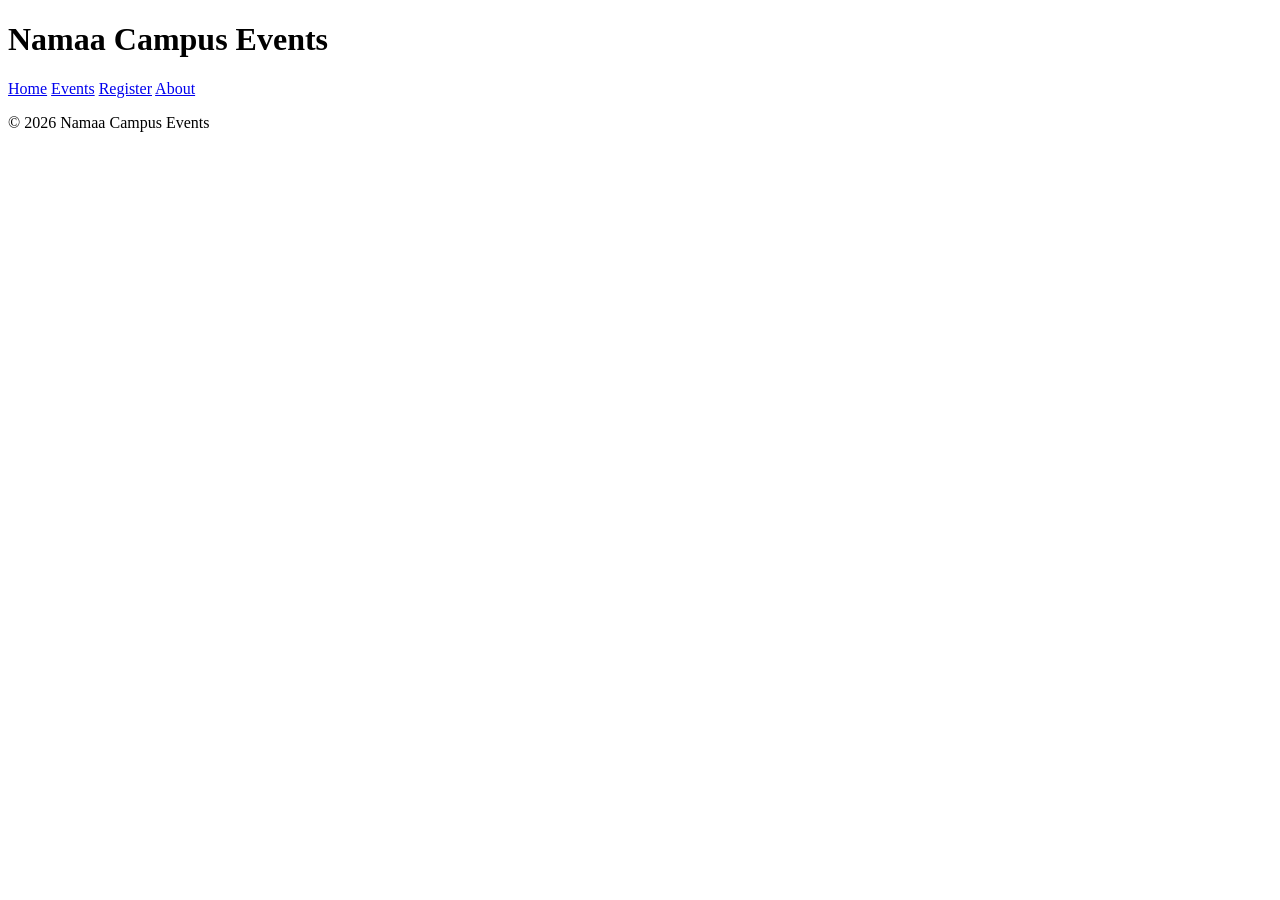
==== index.html @ 7f13bf26 "Add shared page layout" ====
<!DOCTYPE html>
<html lang="en">
<head>
    <meta charset="UTF-8">
    <meta name="viewport" content="width=device-width, initial-scale=1.0">
    <title>Namaa Campus Events</title>

    <link rel="stylesheet" href="css/style.css">
</head>

<body>

<header>
    <div class="shell">

        <h1>Namaa Campus Events</h1>

        <nav>
            <a href="index.html">Home</a>
            <a href="events.html">Events</a>
            <a href="register.html">Register</a>
            <a href="about.html">About</a>
        </nav>

    </div>
</header>

<main>

</main>

<footer>
    <div class="shell">
        <p>© 2026 Namaa Campus Events</p>
    </div>
</footer>

</body>
</html>
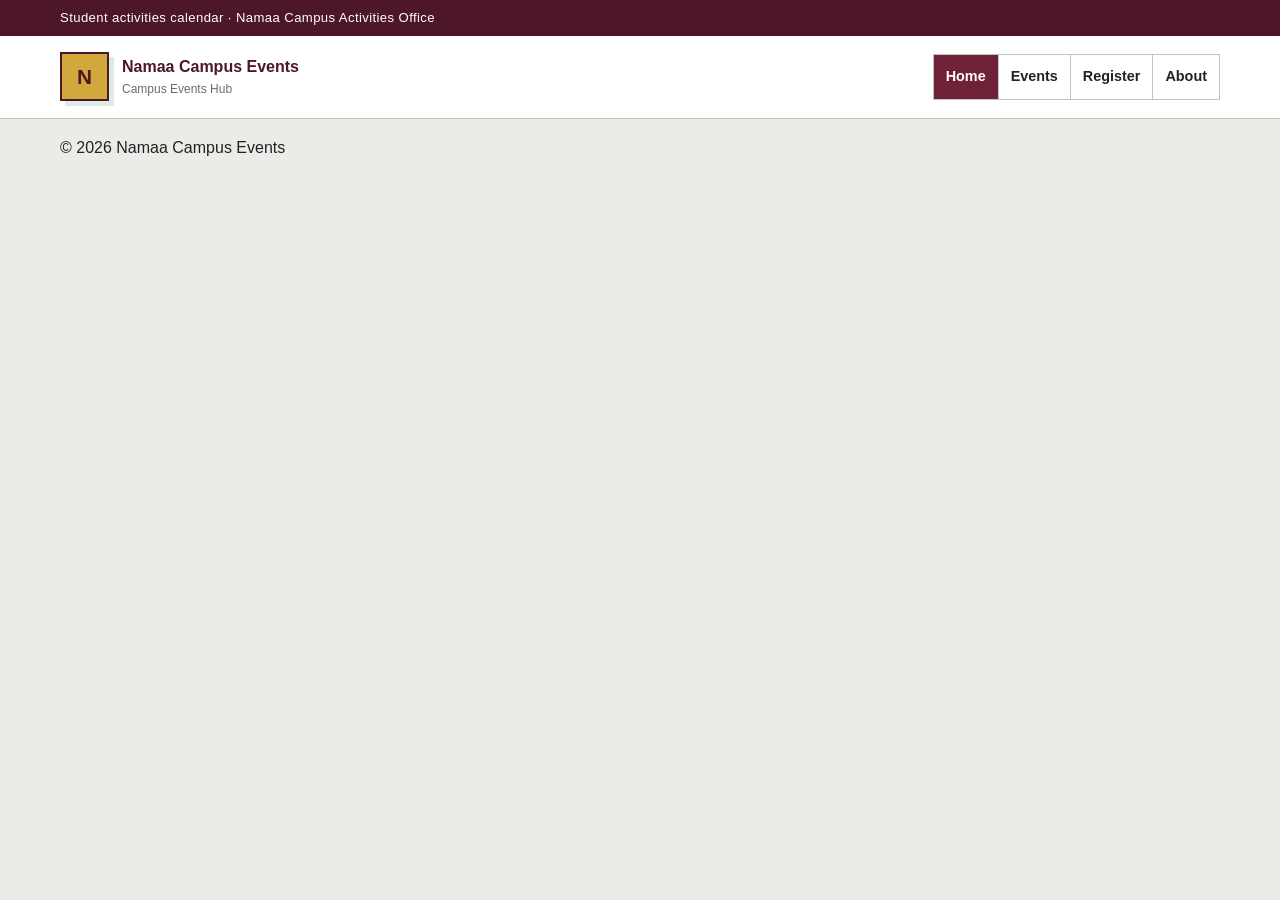
==== commit 6c9f6d90: "Set up base CSS styles and header layout" ====
--- a/index.html
+++ b/index.html
@@ -10,13 +10,26 @@
 
 <body>
 
-<header>
+<div class="announcement">
     <div class="shell">
+        <p>Student activities calendar · Namaa Campus Activities Office</p>
+    </div>
+</div>
 
-        <h1>Namaa Campus Events</h1>
+<header class="site-header">
+    <div class="shell header-row">
 
-        <nav>
-            <a href="index.html">Home</a>
+        <a class="brand" href="index.html">
+            <span class="brand-shape">N</span>
+
+            <span>
+                <strong>Namaa Campus Events</strong>
+                <small>Campus Events Hub</small>
+            </span>
+        </a>
+
+        <nav class="nav-box">
+            <a class="active" href="index.html">Home</a>
             <a href="events.html">Events</a>
             <a href="register.html">Register</a>
             <a href="about.html">About</a>
--- a/css/style.css
+++ b/css/style.css
@@ -0,0 +1,135 @@
+:root {
+    --burgundy: #6f2138;
+    --burgundy-dark: #4d1727;
+    --teal: #477d78;
+    --teal-dark: #315e5a;
+    --stone: #ecebe7;
+    --mint: #dcebe3;
+    --mustard: #d1a83c;
+    --white: #ffffff;
+    --ink: #202326;
+    --muted: #666d70;
+    --line: #bfc4c2;
+    --success: #2e684b;
+    --danger: #9d3434;
+    --max: 1160px;
+}
+
+* {
+    box-sizing: border-box;
+}
+
+body {
+    margin: 0;
+    font-family: Verdana, Arial, sans-serif;
+    color: var(--ink);
+    background: var(--stone);
+    line-height: 1.65;
+}
+
+img {
+    display: block;
+    max-width: 100%;
+}
+
+a {
+    color: inherit;
+}
+
+.shell {
+    width: min(var(--max), 92%);
+    margin: 0 auto;
+}
+
+.announcement {
+    background: var(--burgundy-dark);
+    color: var(--white);
+    font-size: 0.82rem;
+    letter-spacing: 0.4px;
+}
+
+.announcement p {
+    margin: 0;
+    padding: 7px 0;
+}
+
+.site-header {
+    background: var(--white);
+    border-bottom: 1px solid var(--line);
+}
+
+.header-row {
+    min-height: 82px;
+    display: flex;
+    align-items: center;
+    justify-content: space-between;
+    gap: 24px;
+}
+
+.brand {
+    display: flex;
+    align-items: center;
+    gap: 13px;
+    text-decoration: none;
+}
+
+.brand-shape {
+    width: 49px;
+    height: 49px;
+    display: grid;
+    place-items: center;
+    color: var(--burgundy-dark);
+    background: var(--mustard);
+    border: 2px solid var(--burgundy-dark);
+    font-weight: 900;
+    font-size: 1.3rem;
+    box-shadow: 5px 5px 0 var(--mint);
+}
+
+.brand strong,
+.brand small {
+    display: block;
+}
+
+.brand strong {
+    color: var(--burgundy-dark);
+}
+
+.brand small {
+    color: var(--muted);
+    font-size: 0.75rem;
+}
+
+.nav-box {
+    display: flex;
+    flex-wrap: wrap;
+    border: 1px solid var(--line);
+}
+
+.nav-box a {
+    padding: 10px 12px;
+    text-decoration: none;
+    font-weight: 700;
+    font-size: 0.9rem;
+    border-right: 1px solid var(--line);
+}
+
+.nav-box a:last-child {
+    border-right: 0;
+}
+
+.nav-box a:hover,
+.nav-box a:focus,
+.nav-box a.active {
+    color: var(--white);
+    background: var(--burgundy);
+}
+
+a:focus,
+button:focus,
+input:focus,
+select:focus,
+textarea:focus {
+    outline: 3px solid rgba(209, 168, 60, 0.55);
+    outline-offset: 3px;
+}
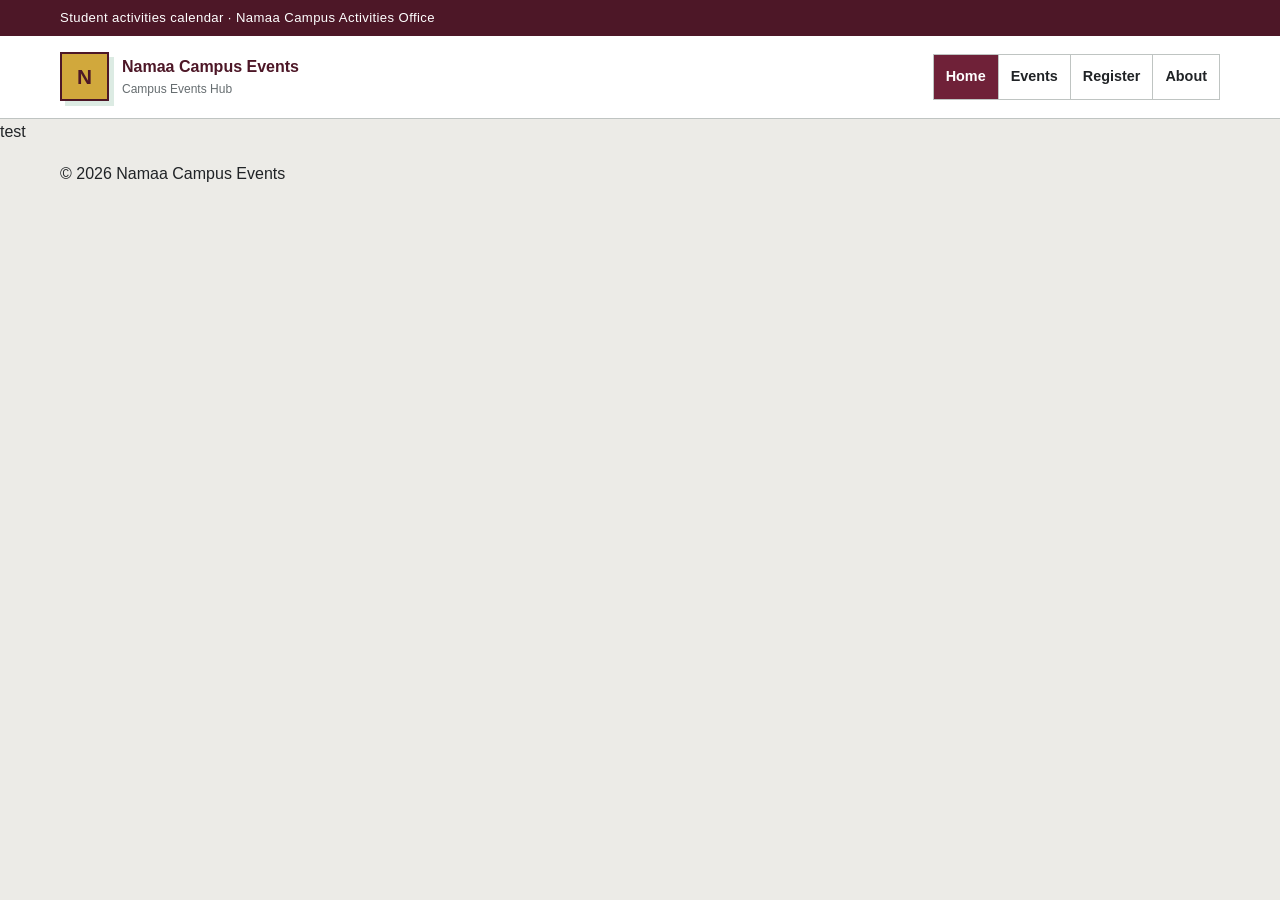
==== commit 3b978a76: "HTML UPDATE" ====
--- a/index.html
+++ b/index.html
@@ -39,7 +39,7 @@
 </header>
 
 <main>
-
+test
 </main>
 
 <footer>
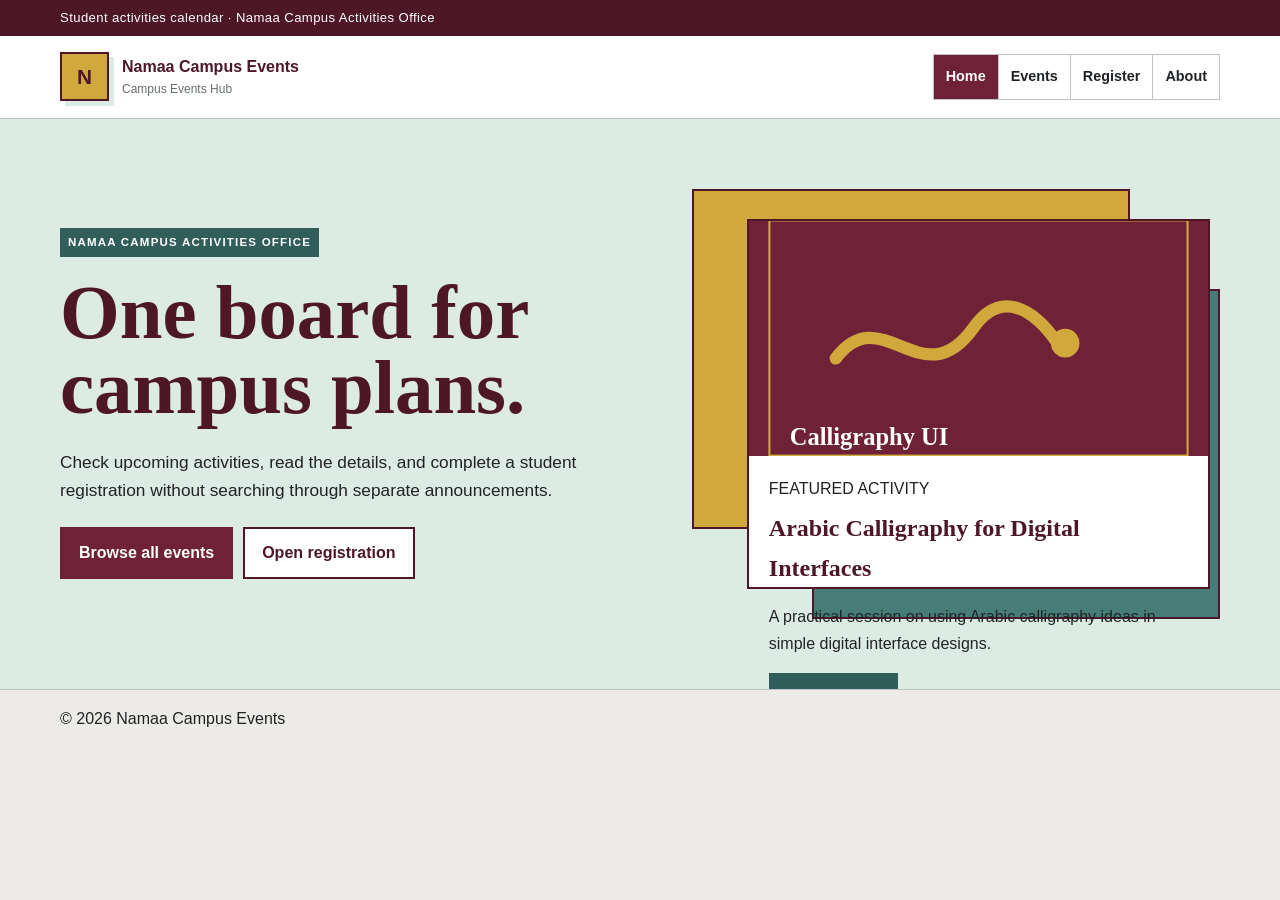
==== commit 09f8e29d: "Add homepage hero section" ====
--- a/index.html
+++ b/index.html
@@ -39,7 +39,53 @@
 </header>
 
 <main>
-test
+<section class="hero">
+    <div class="shell hero-grid">
+        <div class="hero-copy">
+            <p class="eyebrow">Namaa Campus Activities Office</p>
+
+            <h1>One board for campus plans.</h1>
+
+            <p>
+                Check upcoming activities, read the details, and complete a
+                student registration without searching through separate
+                announcements.
+            </p>
+
+            <div class="button-row">
+                <a class="button" href="events.html">Browse all events</a>
+                <a class="button button-light" href="register.html">
+                    Open registration
+                </a>
+            </div>
+        </div>
+
+        <aside class="hero-blocks" aria-label="Featured event">
+            <div class="block-back-one"></div>
+            <div class="block-back-two"></div>
+
+            <article class="block-main">
+                <img src="images/calligraphy-ui.svg" alt="Calligraphy UI">
+
+<div class="block-content">
+    <span class="ticket">FEATURED ACTIVITY</span>
+
+    <h2>Arabic Calligraphy for Digital Interfaces</h2>
+
+    <p>
+        A practical session on using Arabic calligraphy ideas in simple
+        digital interface designs.
+    </p>
+
+    <a class="button button-teal" href="event.html">
+        View details
+    </a>
+</div>
+            </article>
+        </aside>
+    </div>
+</section>
+
 </main>
 
 <footer>
--- a/css/style.css
+++ b/css/style.css
@@ -132,4 +132,130 @@
 textarea:focus {
     outline: 3px solid rgba(209, 168, 60, 0.55);
     outline-offset: 3px;
-}+}
+
+.hero {
+    position: relative;
+    overflow: hidden;
+    background: var(--mint);
+    border-bottom: 1px solid var(--line);
+}
+
+.hero-grid {
+    min-height: 560px;
+    display: grid;
+    grid-template-columns: 1.05fr 0.95fr;
+    align-items: center;
+    gap: 48px;
+    padding: 70px 0;
+}
+
+.hero-copy {
+    position: relative;
+    z-index: 2;
+}
+
+.eyebrow {
+    display: inline-block;
+    margin: 0 0 10px;
+    padding: 5px 8px;
+    color: var(--white);
+    background: var(--teal-dark);
+    text-transform: uppercase;
+    font-size: 0.72rem;
+    font-weight: 800;
+    letter-spacing: 1.2px;
+}
+
+.hero h1 {
+    margin: 8px 0 22px;
+    color: var(--burgundy-dark);
+    font-family: Georgia, "Times New Roman", serif;
+    font-size: clamp(3rem, 6vw, 5.8rem);
+    line-height: 0.98;
+}
+
+.hero-copy > p:not(.eyebrow) {
+    max-width: 650px;
+    font-size: 1.08rem;
+}
+
+.hero-blocks {
+    position: relative;
+    min-height: 430px;
+}
+
+.block-main {
+    position: absolute;
+    inset: 30px 10px 30px 55px;
+    background: var(--white);
+    border: 2px solid var(--burgundy-dark);
+    z-index: 2;
+}
+
+.block-main img {
+    width: 100%;
+    height: 235px;
+    object-fit: cover;
+}
+
+.block-content {
+    padding: 20px;
+}
+
+.block-content h2 {
+    margin: 7px 0;
+    color: var(--burgundy-dark);
+    font-family: Georgia, "Times New Roman", serif;
+}
+
+.block-back-one,
+.block-back-two {
+    position: absolute;
+    border: 2px solid var(--burgundy-dark);
+}
+
+.block-back-one {
+    inset: 0 90px 90px 0;
+    background: var(--mustard);
+}
+
+.block-back-two {
+    inset: 100px 0 0 120px;
+    background: var(--teal);
+}
+
+.button-row {
+    display: flex;
+    flex-wrap: wrap;
+    gap: 10px;
+    margin-top: 22px;
+}
+
+.button {
+    display: inline-block;
+    padding: 11px 17px;
+    color: var(--white);
+    background: var(--burgundy);
+    border: 2px solid var(--burgundy);
+    text-decoration: none;
+    font-weight: 800;
+    cursor: pointer;
+}
+
+.button:hover {
+    color: var(--ink);
+    background: var(--mustard);
+    border-color: var(--mustard);
+}
+
+.button-light {
+    color: var(--burgundy-dark);
+    background: var(--white);
+    border-color: var(--burgundy-dark);
+}
+
+.button-teal {
+    background: var(--teal-dark);
+    border-color: var(--teal-dark);
+}
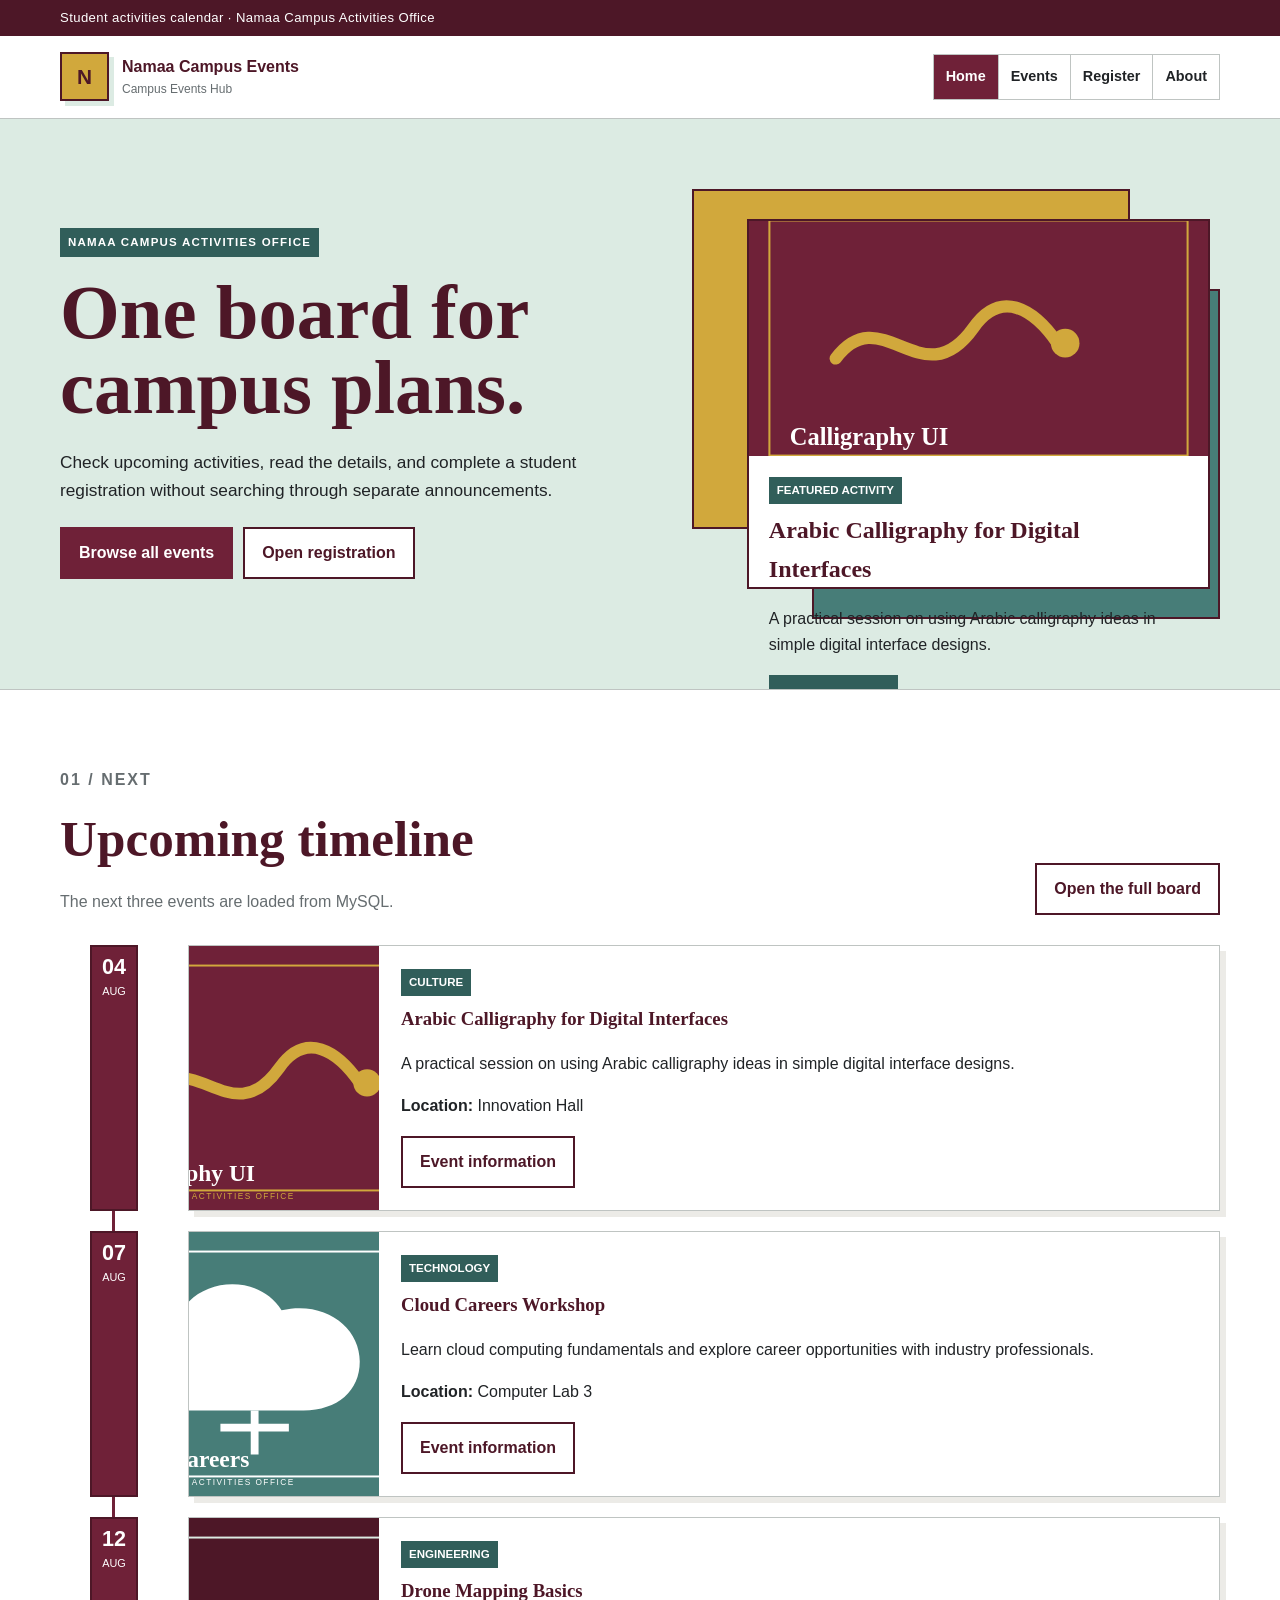
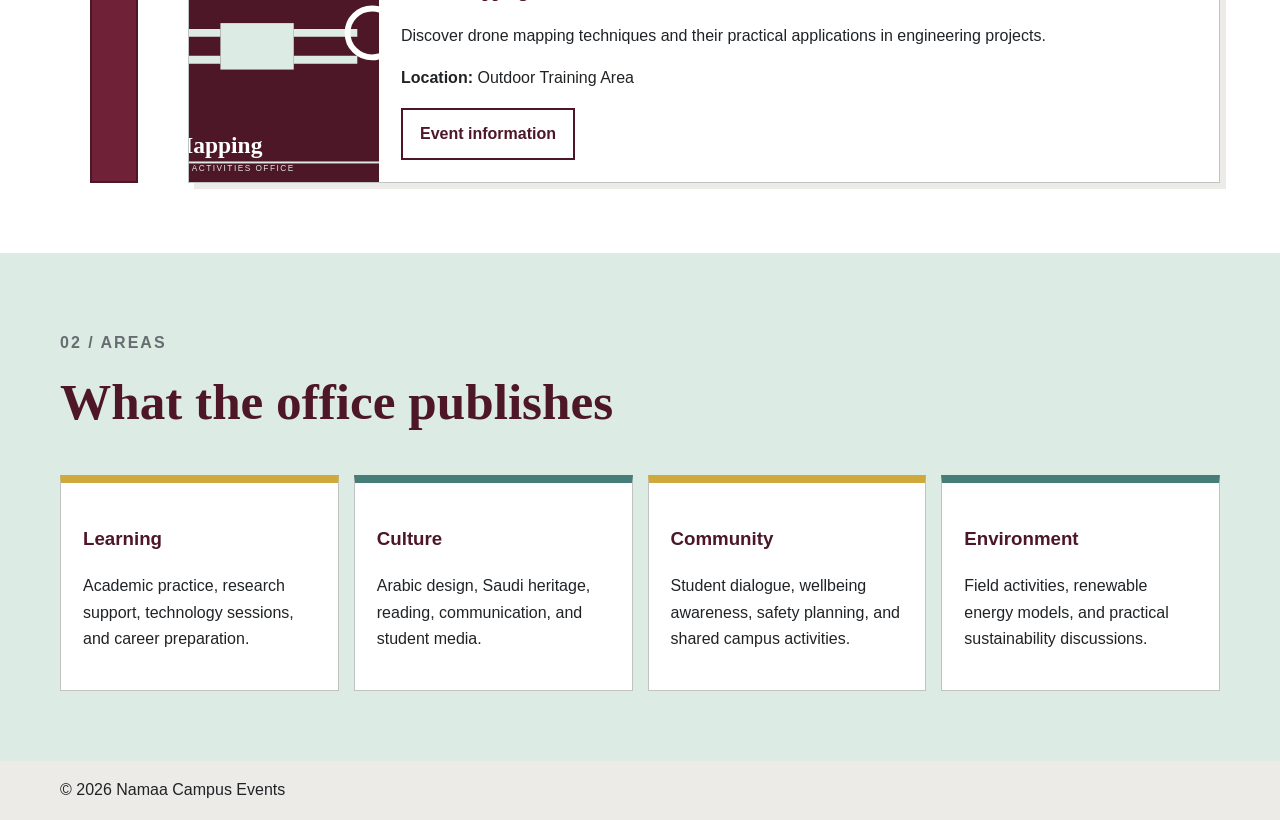
==== commit c45c6651: "finshed homepage timeline and activity sections" ====
--- a/index.html
+++ b/index.html
@@ -86,6 +86,158 @@
     </div>
 </section>
 
+<section class="section section-white">
+    <div class="shell">
+        <div class="section-heading">
+            <div>
+                <p class="section-code">01 / NEXT</p>
+                <h2>Upcoming timeline</h2>
+                <p>The next three events are loaded from MySQL.</p>
+            </div>
+
+            <a class="button button-light" href="events.html">
+                Open the full board
+            </a>
+        </div>
+
+        <div class="timeline">
+
+            <article class="timeline-item">
+                <div class="timeline-date">
+                    <strong>04</strong>
+                    <span>AUG</span>
+                </div>
+
+                <div class="timeline-card">
+                    <img src="images/calligraphy-ui.svg"
+                         alt="Arabic Calligraphy for Digital Interfaces">
+
+                    <div class="timeline-copy">
+                        <span class="ticket">Culture</span>
+
+                        <h3>Arabic Calligraphy for Digital Interfaces</h3>
+
+                        <p>
+                            A practical session on using Arabic calligraphy ideas
+                            in simple digital interface designs.
+                        </p>
+
+                        <p><strong>Location:</strong> Innovation Hall</p>
+
+                        <a class="button button-light" href="event.html">
+                            Event information
+                        </a>
+                    </div>
+                </div>
+            </article>
+
+            <article class="timeline-item">
+                <div class="timeline-date">
+                    <strong>07</strong>
+                    <span>AUG</span>
+                </div>
+
+                <div class="timeline-card">
+                    <img src="images/cloud-careers.svg"
+                         alt="Cloud Careers Workshop">
+
+                    <div class="timeline-copy">
+                        <span class="ticket">Technology</span>
+
+                        <h3>Cloud Careers Workshop</h3>
+
+                        <p>
+                            Learn cloud computing fundamentals and explore career
+                            opportunities with industry professionals.
+                        </p>
+
+                        <p><strong>Location:</strong> Computer Lab 3</p>
+
+                        <a class="button button-light" href="event.html">
+                            Event information
+                        </a>
+                    </div>
+                </div>
+            </article>
+
+            <article class="timeline-item">
+                <div class="timeline-date">
+                    <strong>12</strong>
+                    <span>AUG</span>
+                </div>
+
+                <div class="timeline-card">
+                    <img src="images/drone-mapping.svg"
+                         alt="Drone Mapping Basics">
+
+                    <div class="timeline-copy">
+                        <span class="ticket">Engineering</span>
+
+                        <h3>Drone Mapping Basics</h3>
+
+                        <p>
+                            Discover drone mapping techniques and their practical
+                            applications in engineering projects.
+                        </p>
+
+                        <p><strong>Location:</strong> Outdoor Training Area</p>
+
+                        <a class="button button-light" href="event.html">
+                            Event information
+                        </a>
+                    </div>
+                </div>
+            </article>
+
+        </div>
+    </div>
+</section>
+
+<section class="section section-mint">
+    <div class="shell">
+        <div class="section-heading">
+            <div>
+                <p class="section-code">02 / AREAS</p>
+                <h2>What the office publishes</h2>
+            </div>
+        </div>
+
+        <div class="activity-grid">
+            <article class="activity-card">
+                <h3>Learning</h3>
+                <p>
+                    Academic practice, research support, technology sessions,
+                    and career preparation.
+                </p>
+            </article>
+
+            <article class="activity-card">
+                <h3>Culture</h3>
+                <p>
+                    Arabic design, Saudi heritage, reading, communication,
+                    and student media.
+                </p>
+            </article>
+
+            <article class="activity-card">
+                <h3>Community</h3>
+                <p>
+                    Student dialogue, wellbeing awareness, safety planning,
+                    and shared campus activities.
+                </p>
+            </article>
+
+            <article class="activity-card">
+                <h3>Environment</h3>
+                <p>
+                    Field activities, renewable energy models, and practical
+                    sustainability discussions.
+                </p>
+            </article>
+        </div>
+    </div>
+</section>
+
 </main>
 
 <footer>
--- a/css/style.css
+++ b/css/style.css
@@ -259,3 +259,153 @@
     background: var(--teal-dark);
     border-color: var(--teal-dark);
 }
+
+.section {
+    padding: 70px 0;
+}
+
+.section-white {
+    background: var(--white);
+}
+
+.section-mint {
+    background: var(--mint);
+}
+
+.section-heading {
+    display: flex;
+    align-items: end;
+    justify-content: space-between;
+    gap: 20px;
+    margin-bottom: 30px;
+}
+
+.section-heading h1,
+.section-heading h2 {
+    margin: 4px 0 0;
+    color: var(--burgundy-dark);
+    font-family: Georgia, "Times New Roman", serif;
+    font-size: clamp(2rem, 4vw, 3.2rem);
+}
+
+.section-heading p {
+    margin: 7px 0 0;
+    color: var(--muted);
+}
+
+.section-code {
+    color: var(--teal-dark);
+    font-weight: 900;
+    letter-spacing: 2px;
+}
+
+.timeline {
+    position: relative;
+    display: grid;
+    gap: 20px;
+    margin-left: 30px;
+}
+
+.timeline::before {
+    content: "";
+    position: absolute;
+    top: 0;
+    bottom: 0;
+    left: 22px;
+    width: 3px;
+    background: var(--burgundy);
+}
+
+.timeline-item {
+    position: relative;
+    display: grid;
+    grid-template-columns: 80px 1fr;
+    gap: 18px;
+    margin-left: 0;
+}
+
+.timeline-date {
+    position: relative;
+    z-index: 2;
+    width: 48px;
+    min-height: 70px;
+    margin-left: 0;
+    padding: 9px 4px;
+    color: var(--white);
+    background: var(--burgundy);
+    border: 2px solid var(--burgundy-dark);
+    text-align: center;
+}
+
+.timeline-date strong,
+.timeline-date span {
+    display: block;
+}
+
+.timeline-date strong {
+    font-size: 1.35rem;
+    line-height: 1;
+}
+
+.timeline-date span {
+    margin-top: 5px;
+    font-size: 0.68rem;
+    text-transform: uppercase;
+}
+
+.timeline-card {
+    display: grid;
+    grid-template-columns: 190px 1fr;
+    background: var(--white);
+    border: 1px solid var(--line);
+    box-shadow: 6px 6px 0 var(--stone);
+}
+
+.timeline-card img {
+    width: 100%;
+    height: 100%;
+    min-height: 205px;
+    object-fit: cover;
+}
+
+.timeline-copy {
+    padding: 22px;
+}
+
+.ticket {
+    display: inline-block;
+    padding: 4px 8px;
+    color: var(--white);
+    background: var(--teal-dark);
+    font-size: 0.72rem;
+    font-weight: 800;
+    text-transform: uppercase;
+}
+
+.timeline-copy h3 {
+    margin: 8px 0;
+    color: var(--burgundy-dark);
+    font-family: Georgia, "Times New Roman", serif;
+}
+
+.activity-grid {
+    display: grid;
+    grid-template-columns: repeat(4, 1fr);
+    gap: 15px;
+}
+
+.activity-card {
+    min-height: 180px;
+    padding: 22px;
+    background: var(--white);
+    border: 1px solid var(--line);
+    border-top: 8px solid var(--mustard);
+}
+
+.activity-card:nth-child(even) {
+    border-top-color: var(--teal);
+}
+
+.activity-card h3 {
+    color: var(--burgundy-dark);
+}
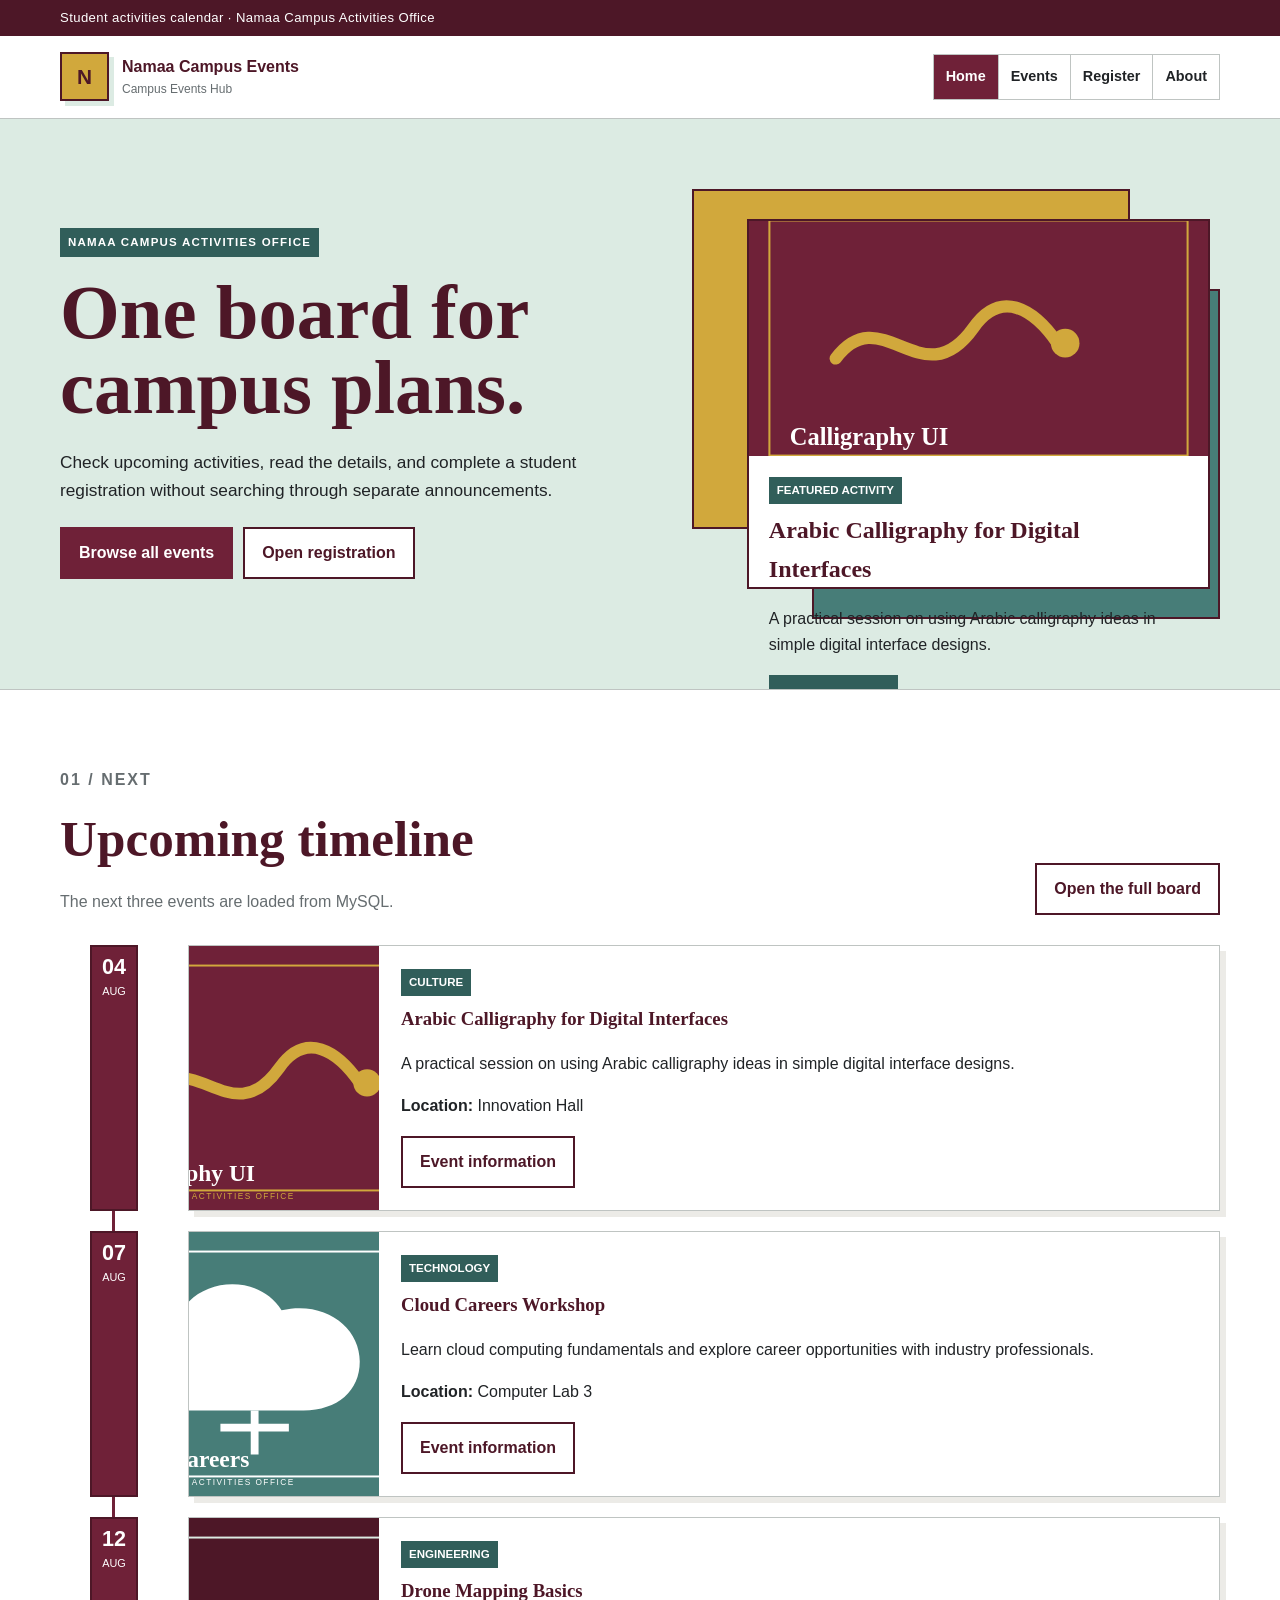
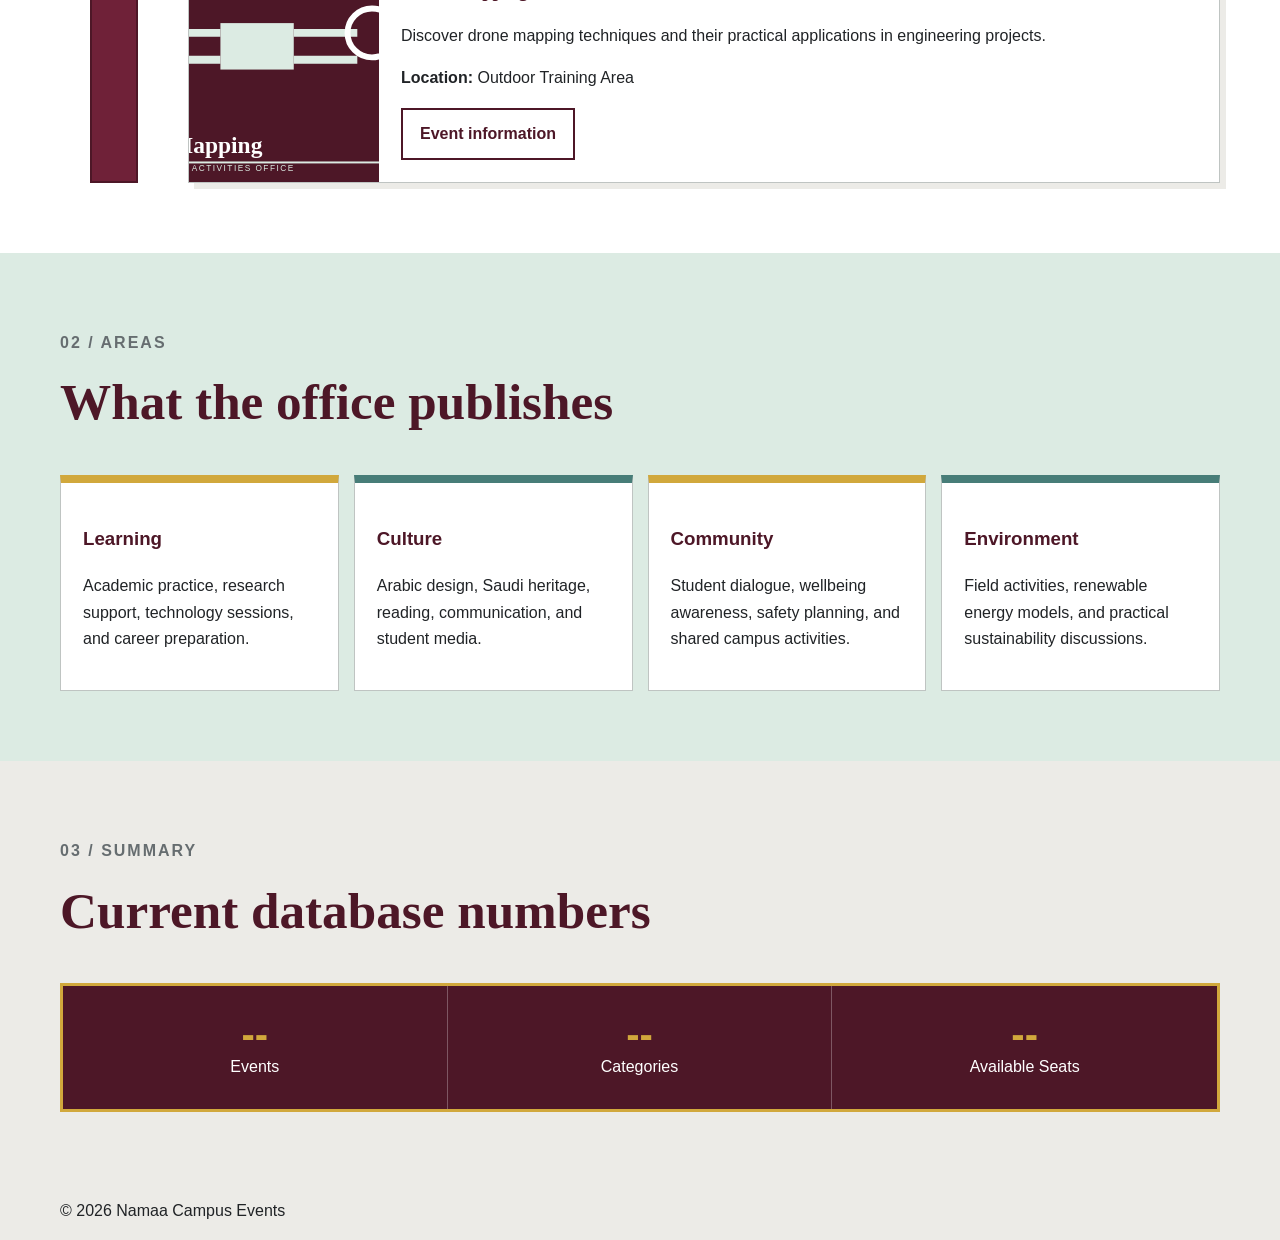
==== commit 5d90cccc: "finshed home page with mockup events as placeholder just to visualize" ====
--- a/index.html
+++ b/index.html
@@ -238,6 +238,34 @@
     </div>
 </section>
 
+<section class="section">
+    <div class="shell">
+        <div class="section-heading">
+            <div>
+                <p class="section-code">03 / SUMMARY</p>
+                <h2>Current database numbers</h2>
+            </div>
+        </div>
+
+        <div class="stats-panel">
+            <div class="stat">
+                <strong>--</strong>
+                <span>Events</span>
+            </div>
+
+            <div class="stat">
+                <strong>--</strong>
+                <span>Categories</span>
+            </div>
+
+            <div class="stat">
+                <strong>--</strong>
+                <span>Available Seats</span>
+            </div>
+        </div>
+    </div>
+</section>
+
 </main>
 
 <footer>
--- a/css/style.css
+++ b/css/style.css
@@ -409,3 +409,46 @@
 .activity-card h3 {
     color: var(--burgundy-dark);
 }
+
+.stats-panel {
+    display: grid;
+    grid-template-columns: repeat(3, 1fr);
+    background: var(--burgundy-dark);
+    color: var(--white);
+    border: 3px solid var(--mustard);
+}
+
+.stat {
+    padding: 28px;
+    text-align: center;
+    border-right: 1px solid rgba(255, 255, 255, 0.28);
+}
+
+.stat:last-child {
+    border-right: 0;
+}
+
+.stat strong {
+    display: block;
+    color: var(--mustard);
+    font-size: 2.5rem;
+    line-height: 1;
+}
+
+.page-banner {
+    padding: 52px 0;
+    background: var(--burgundy);
+    color: var(--white);
+    border-bottom: 8px solid var(--mustard);
+}
+
+.page-banner h1 {
+    margin: 6px 0 8px;
+    font-family: Georgia, "Times New Roman", serif;
+    font-size: clamp(2.5rem, 5vw, 4.4rem);
+}
+
+.page-banner p {
+    max-width: 760px;
+    color: #f1dfe5;
+}
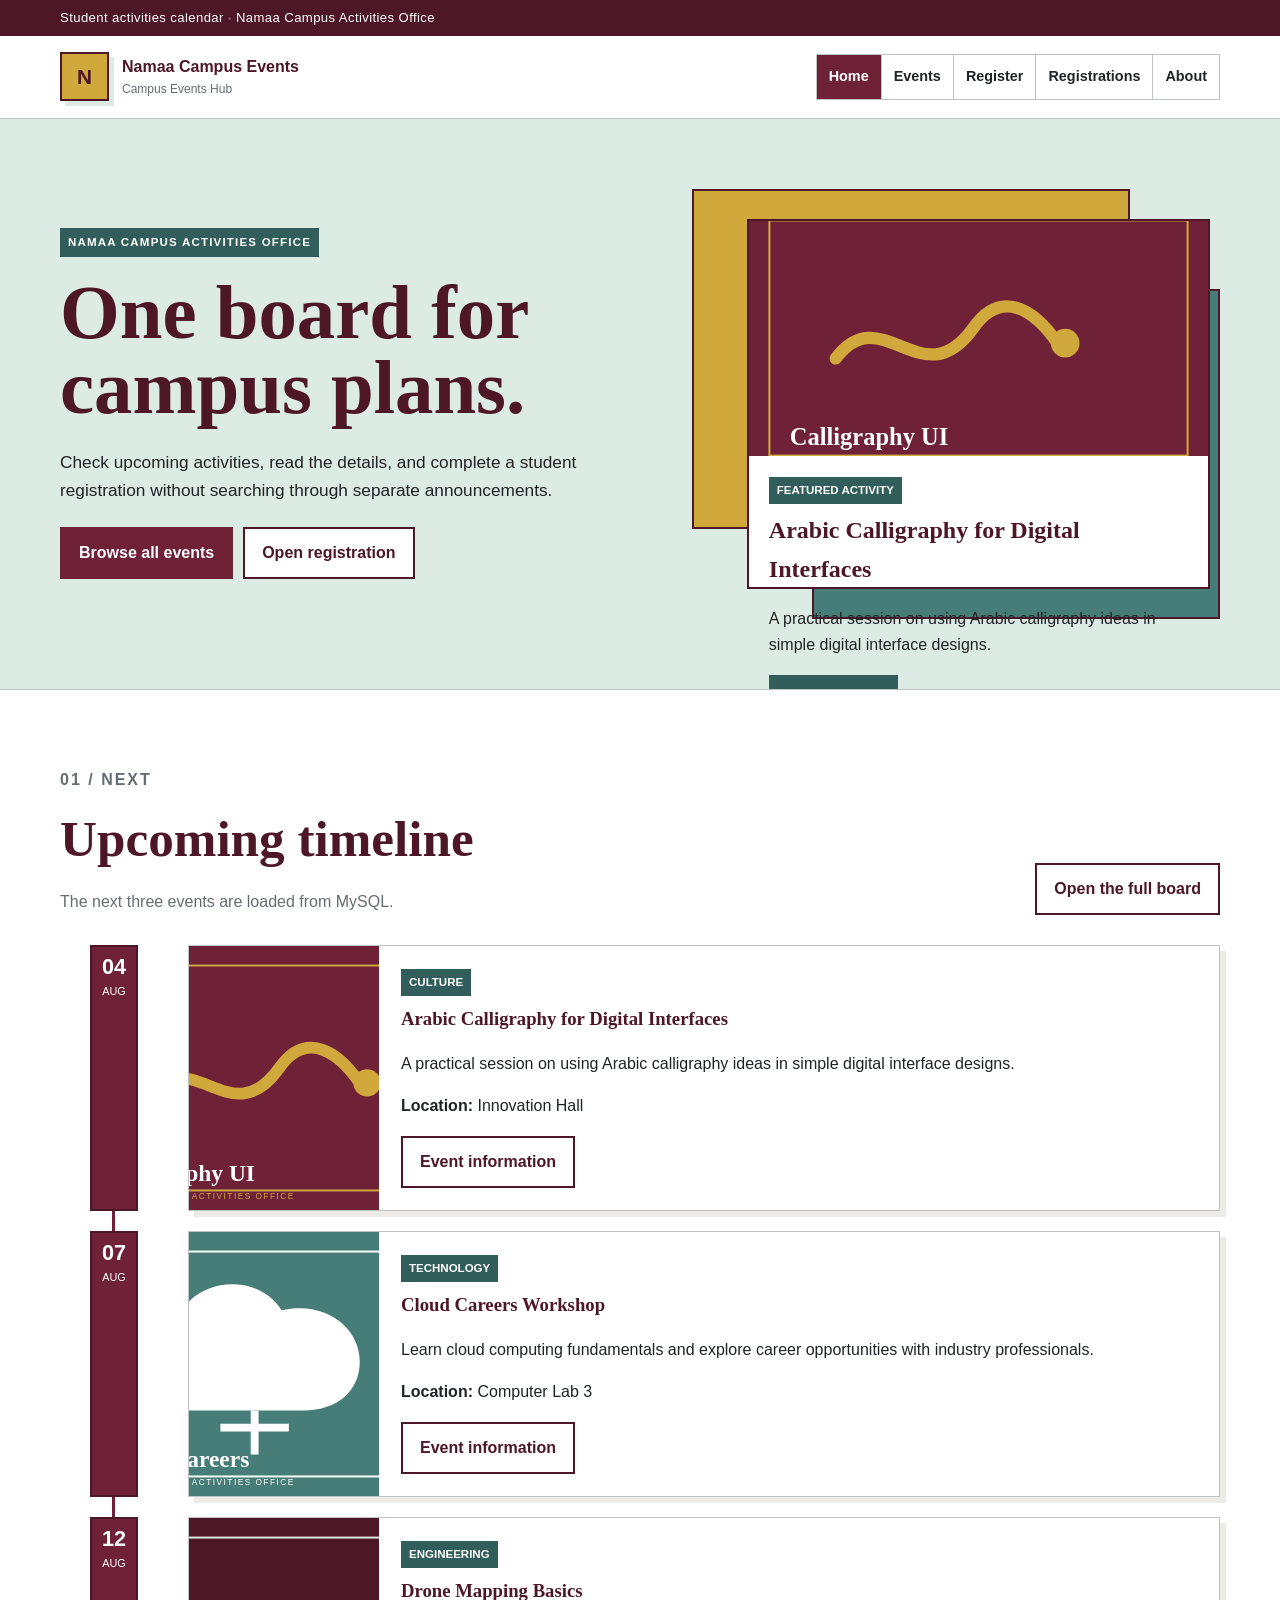
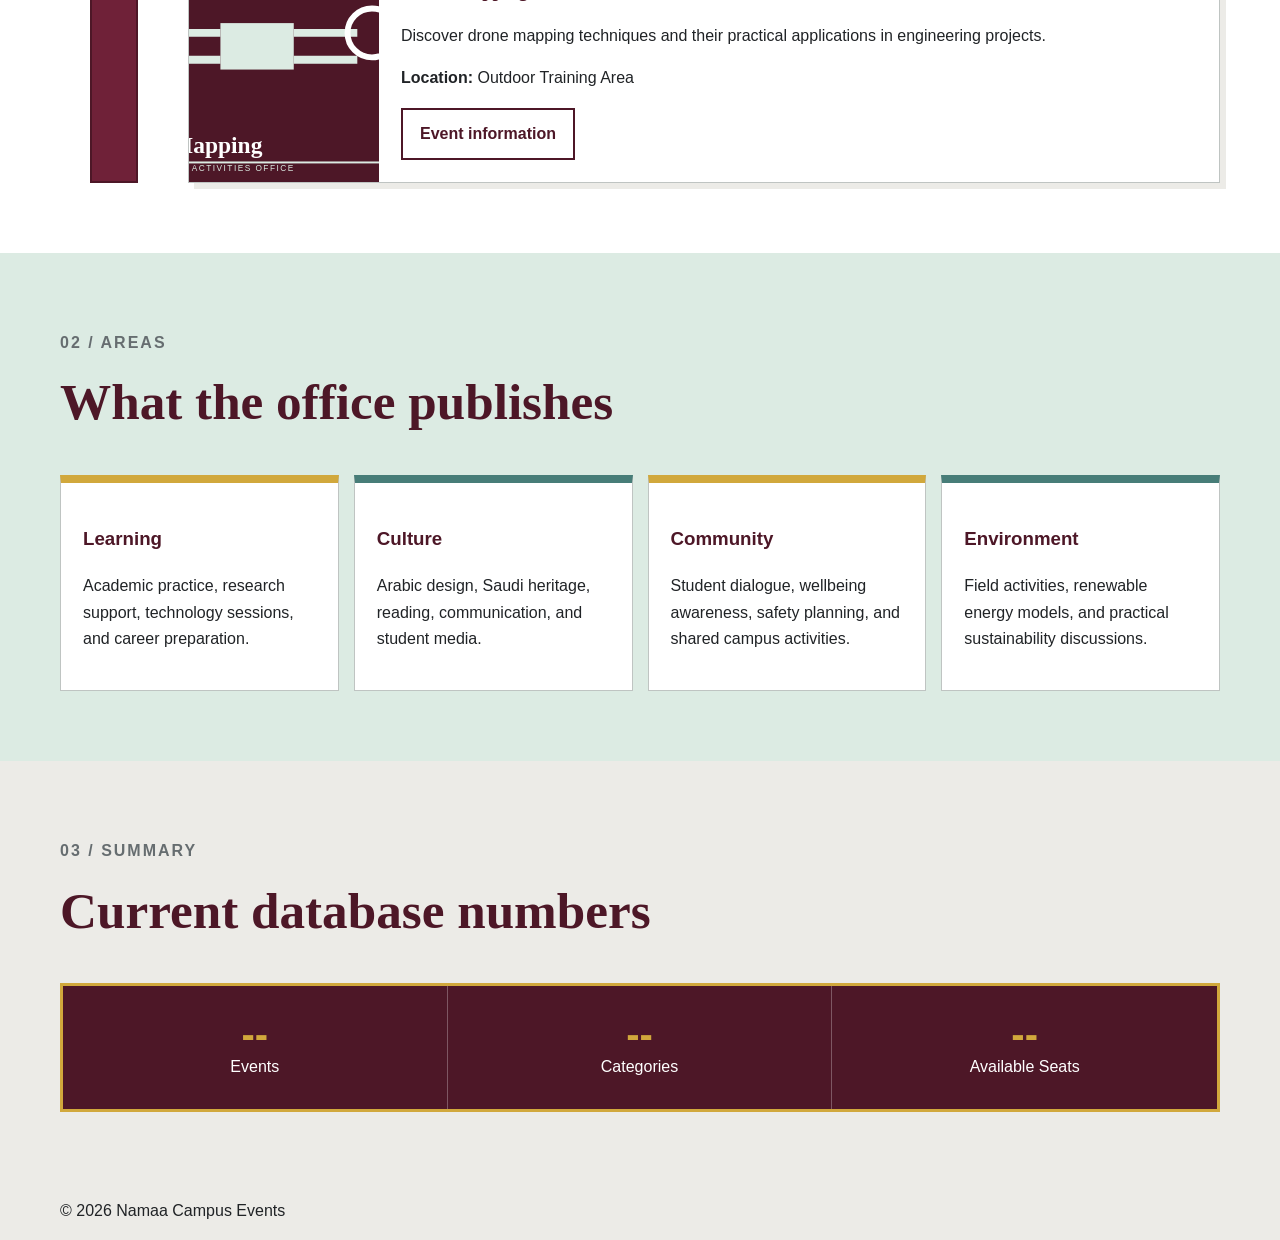
==== commit a152c942: "Complete registrations page wiith all realted css" ====
--- a/index.html
+++ b/index.html
@@ -32,6 +32,7 @@
             <a class="active" href="index.html">Home</a>
             <a href="events.html">Events</a>
             <a href="register.html">Register</a>
+            <a href="registrations.html">Registrations</a>
             <a href="about.html">About</a>
         </nav>
 
--- a/css/style.css
+++ b/css/style.css
@@ -452,3 +452,64 @@
     max-width: 760px;
     color: #f1dfe5;
 }
+
+.bulletin-list {
+    display: grid;
+    gap: 24px;
+}
+
+.bulletin {
+    display: grid;
+    grid-template-columns: 115px 230px 1fr;
+    background: var(--white);
+    border: 1px solid var(--line);
+    box-shadow: 7px 7px 0 var(--mint);
+}
+
+.bulletin-date {
+    display: flex;
+    flex-direction: column;
+    justify-content: center;
+    padding: 18px 10px;
+    color: var(--white);
+    background: var(--burgundy);
+    text-align: center;
+}
+
+.bulletin-date strong {
+    font-size: 2rem;
+    line-height: 1;
+}
+
+.bulletin-date span {
+    margin-top: 8px;
+    font-size: 0.74rem;
+    text-transform: uppercase;
+}
+
+.bulletin img {
+    width: 100%;
+    height: 100%;
+    min-height: 225px;
+    object-fit: cover;
+}
+
+.bulletin-copy {
+    padding: 24px;
+}
+
+.bulletin-copy h2 {
+    margin: 8px 0;
+    color: var(--burgundy-dark);
+    font-family: Georgia, "Times New Roman", serif;
+}
+
+.event-meta {
+    list-style: none;
+    display: flex;
+    flex-wrap: wrap;
+    gap: 8px 18px;
+    padding: 0;
+    color: var(--muted);
+    font-size: 0.92rem;
+}
